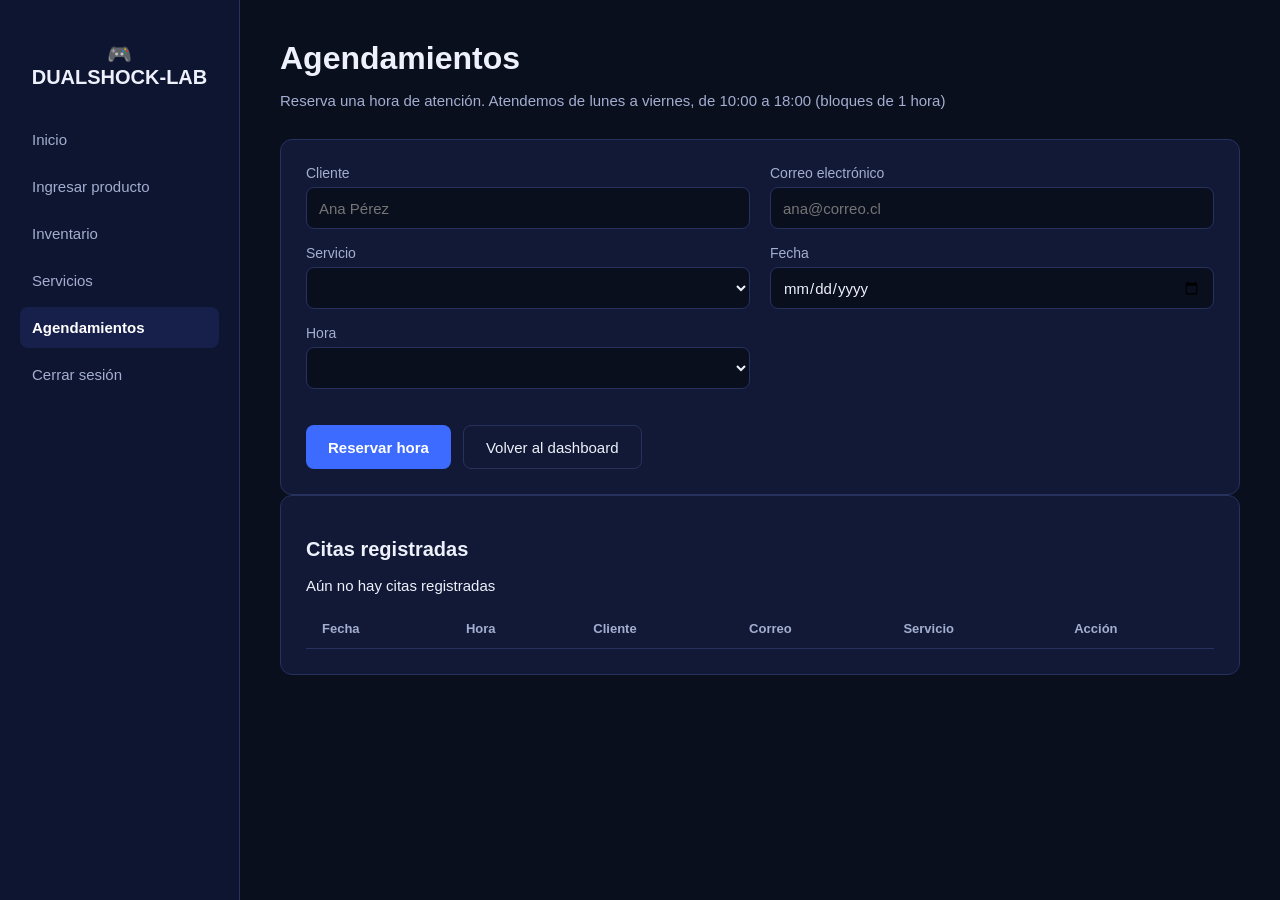
==== agendamientos/agendamientos.html @ 263fe171 "agendamientos: Creacion agendamientos.html" ====
<!DOCTYPE html>
<html lang="es">

<head>
    <meta charset="UTF-8">
    <meta name="viewport" content="width=device-width, initial-scale=1.0">
    <title>Agendamientos - DUALSHOCK-LAB</title>
    <link rel="stylesheet" href="../css/estilo.css">
    <link rel="stylesheet" href="agendamientos.css">
</head>

<body>

    <nav class="sidebar">
        <h2>🎮<br>DUALSHOCK-LAB</h2>
        <div class="menu">
            <a href="../dashboard/dashboard.html">Inicio</a>
            <a href="../productos/ingresoProducto.html">Ingresar producto</a>
            <a href="../inventario/inventario.html">Inventario</a>
            <a href="../servicios/servicios.html">Servicios</a>
            <a href="../agendamientos/agendamientos.html" class="activo">Agendamientos</a>
            <a href="../login/login.html" id="cerrarSesion">Cerrar sesión</a>
        </div>
    </nav>

    <main class="contenido">
        <h1>Agendamientos</h1>
        <p>Reserva una hora de atención. Atendemos de lunes a viernes, de 10:00 a 18:00 (bloques de 1 hora)</p>

        <form class="card formularioAgendamiento" id="formulario">

            <div class="fila">
                <div class="campo">
                    <label for="nombreCliente">Cliente</label>
                    <input type="text" id="nombreCliente" placeholder="Ana Pérez">
                </div>
                <div class="campo">
                    <label for="correoCliente">Correo electrónico</label>
                    <input type="text" id="correoCliente" placeholder="ana@correo.cl">
                </div>
            </div>

            <div class="fila">
                <div class="campo">
                    <label for="servicioSelect">Servicio</label>
                    <select id="servicioSelect"></select>
                </div>
                <div class="campo">
                    <label for="fechaCita">Fecha</label>
                    <input type="date" id="fechaCita">
                </div>
            </div>

            <div class="fila">
                <div class="campo">
                    <label for="horaSelect">Hora</label>
                    <select id="horaSelect"></select>
                </div>
            </div>

            <p id="mensajeAgendamiento"></p>

            <div class="botones">
                <button class="botonGuardar" type="submit">Reservar hora</button>
                <button class="botonSecundario" type="button" id="botonVolver">Volver al dashboard</button>
            </div>

        </form>

        <div class="card listaAgendamientos">
            <h2>Citas registradas</h2>
            <p class="textoSecundario" id="mensajeVacio">Aún no hay citas registradas</p>
            <div class="tablaCitas" id="contenedorTabla">
                <table>
                    <thead>
                        <tr>
                            <th>Fecha</th>
                            <th>Hora</th>
                            <th>Cliente</th>
                            <th>Correo</th>
                            <th>Servicio</th>
                            <th>Acción</th>
                        </tr>
                    </thead>
                    <tbody id="tablaAgendamientos"></tbody>
                </table>
            </div>
        </div>
    </main>

    <script src="agendamientos.js"></script>
</body>

</html>
---- css/estilo.css ----
* {
    box-sizing: border-box;
}

body {
    margin: 0;
    font-family: Arial, sans-serif;
    font-size: 15px;
    background-color: #0a0f1e;
    color: #eef1fb;
}

h1 {
    font-size: 32px;
    margin: 0 0 8px;
}

h2 {
    font-size: 20px;
}

a {
    color: #8aa8ff;
}


/* ===== MENU LATERAL ===== */

.sidebar {
    width: 240px;
    height: 100vh;
    position: fixed;
    top: 0;
    left: 0;
    background-color: #0e1530;
    border-right: 1px solid #26315e;
    padding: 25px 20px;
}

.sidebar h2 {
    text-align: center;
    margin-bottom: 30px;
    font-size: 20px;
}

.menu {
    display: flex;
    flex-direction: column;
    gap: 6px;
}

.menu a {
    color: #a3aed0;
    text-decoration: none;
    padding: 12px;
    border-radius: 8px;
}

.menu a:hover {
    background-color: #17204a;
    color: white;
}

.menu a.activo {
    background-color: #17204a;
    color: white;
    font-weight: bold;
}


/* ===== CONTENIDO ===== */

.contenido {
    margin-left: 240px;
    padding: 40px;
}

.contenido>p {
    color: #a3aed0;
    margin-bottom: 30px;
}


/* ===== CARDS ===== */

.card {
    background-color: #111936;
    border: 1px solid #26315e;
    border-radius: 12px;
    padding: 25px;
}

.contenedorCards {
    display: flex;
    gap: 20px;
    margin-bottom: 30px;
}

.contenedorCards .card {
    width: 100%;
}

.cardInfo h3 {
    margin: 0;
    font-size: 15px;
    font-weight: normal;
    color: #a3aed0;
}

.cardInfo p {
    margin: 8px 0 0;
    font-size: 36px;
    font-weight: bold;
}


/* ===== FORMULARIOS ===== */

.fila {
    display: grid;
    grid-template-columns: 1fr 1fr;
    gap: 20px;
}

.campo {
    margin-bottom: 16px;
}

.campo label {
    display: block;
    font-size: 14px;
    color: #a3aed0;
    margin-bottom: 6px;
}

input,
select {
    width: 100%;
    height: 42px;
    padding: 0 12px;
    border: 1px solid #26315e;
    border-radius: 8px;
    background-color: #0a0f1e;
    color: #eef1fb;
    font-size: 15px;
    font-family: Arial, sans-serif;
}

input:focus,
select:focus {
    outline: none;
    border-color: #3d6bff;
}

.inputError {
    border-color: #ff7b7b;
}

.mensajeError {
    color: #ff7b7b;
    font-size: 13px;
    margin: 6px 0 0;
}

.mensajeExito {
    color: #4ade80;
    font-size: 14px;
    margin: 6px 0 0;
}

.formulariostyle {
    width: 100%;
    max-width: 400px;
    padding: 32px;
}

.formularioContenedor {
    min-height: 100vh;
    display: flex;
    justify-content: center;
    align-items: center;
    padding: 20px;
}


/* ===== BOTONES ===== */

button {
    height: 44px;
    padding: 0 22px;
    border: none;
    border-radius: 8px;
    font-size: 15px;
    font-family: Arial, sans-serif;
    cursor: pointer;
}

.botonGuardar {
    background-color: #3d6bff;
    color: white;
    font-weight: bold;
}

.botonSecundario {
    background-color: transparent;
    border: 1px solid #26315e;
    color: #eef1fb;
}

.botones {
    display: flex;
    gap: 12px;
    margin-top: 20px;
}


/* ===== TABLAS ===== */

table {
    width: 100%;
    border-collapse: collapse;
}

th {
    text-align: left;
    font-size: 13px;
    color: #a3aed0;
    padding: 12px 16px;
    border-bottom: 1px solid #26315e;
}

td {
    padding: 12px 16px;
    border-bottom: 1px solid #1c2650;
}


/* ===== LOGIN Y REGISTRO (pantalla dividida) ===== */

.pantallaDividida {
    display: flex;
    min-height: 100vh;
}

.panelMarca {
    flex: 1.1;
    background-color: #0e1530;
    border-right: 1px solid #26315e;
    padding: 64px;
    display: flex;
    flex-direction: column;
    justify-content: center;
}

.panelMarca h1 {
    font-size: 40px;
    line-height: 1.2;
    margin-bottom: 16px;
}

.panelMarca p {
    color: #a3aed0;
    font-size: 17px;
    max-width: 460px;
    line-height: 1.5;
}

.logo {
    font-size: 26px;
    font-weight: bold;
    margin-bottom: 24px;
}

.panelFormulario {
    flex: 1;
    display: flex;
    align-items: center;
    justify-content: center;
    padding: 40px;
}

.subtitulo {
    color: #a3aed0;
    font-size: 14px;
    margin: 0 0 24px;
}

.textoPie {
    text-align: center;
    color: #a3aed0;
    font-size: 14px;
    margin: 18px 0 0;
}


/* ===== PANTALLAS CHICAS ===== */

@media (max-width: 820px) {

    .sidebar {
        position: static;
        width: 100%;
        height: auto;
    }

    .contenido {
        margin-left: 0;
        padding: 20px;
    }

    .contenedorCards,
    .pantallaDividida {
        flex-direction: column;
    }

    .fila {
        grid-template-columns: 1fr;
    }

    .panelMarca {
        padding: 30px;
    }
}
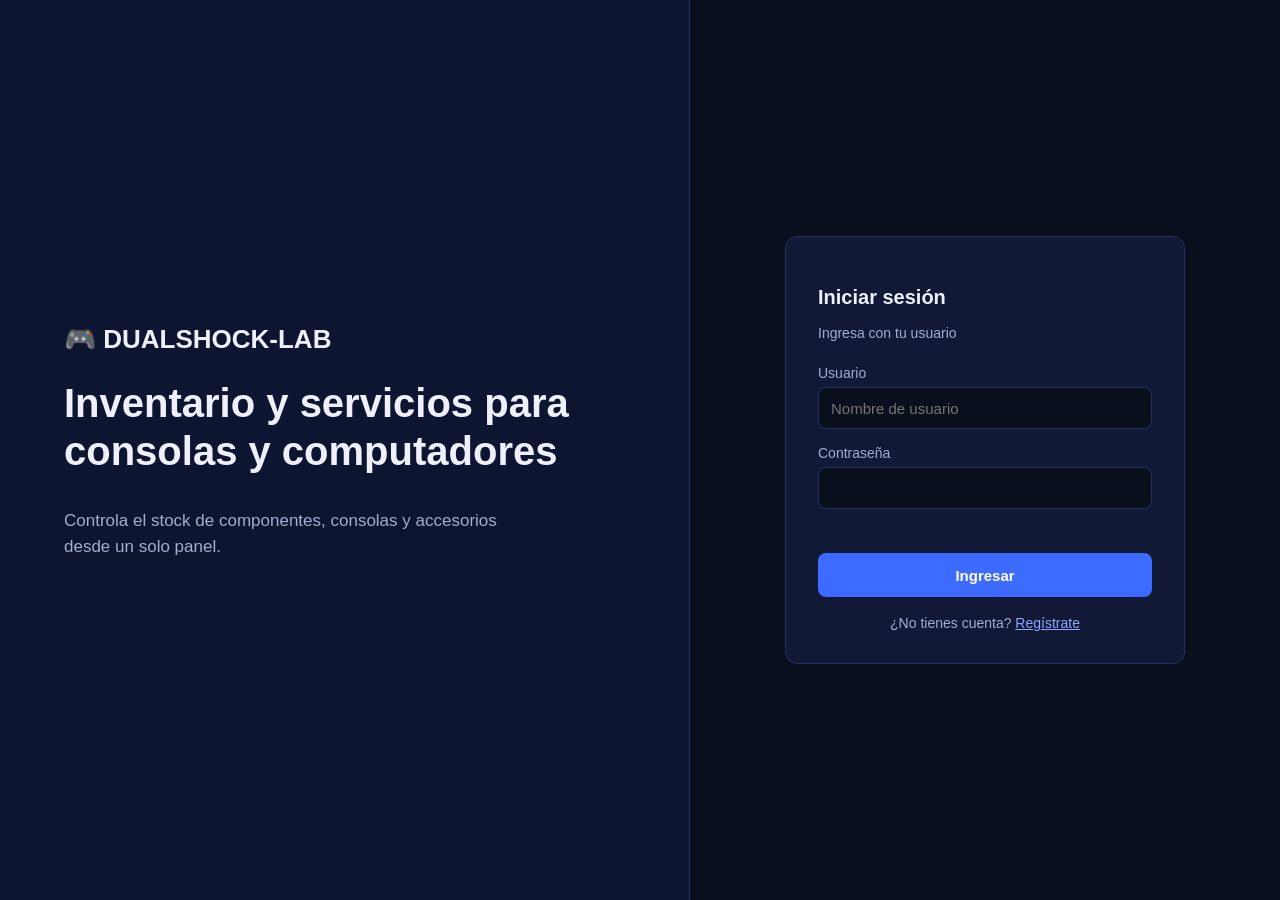
==== commit 9c92b4a9: "agendamientos: modulo con login, correo y validaciones" ====
--- a/agendamientos/agendamientos.html
+++ b/agendamientos/agendamientos.html
@@ -92,3 +92,5 @@
 </body>
 
 </html>
+
+
--- a/agendamientos/agendamientos.css
+++ b/agendamientos/agendamientos.css
@@ -0,0 +1,55 @@
+/* estilos propios del modulo de agendamientos
+   la base (sidebar, card, fila, campo, botones, tabla, mensajes) viene de ../css/estilo.css,
+   aca solo va lo que es especifico de esta pagina */
+
+.formularioAgendamiento {
+    max-width: 700px;
+}
+
+/* mensaje de la reserva: usa mensajeError o mensajeExito de estilo.css (lo cambia el js) */
+#mensajeAgendamiento {
+    min-height: 18px;
+    margin: 0;
+}
+
+/* el calendario del input de fecha se ve oscuro igual que el resto */
+input[type="date"] {
+    color-scheme: dark;
+}
+
+/* horas que ya estan reservadas, se ven apagadas en la lista */
+option:disabled {
+    color: #6b7494;
+}
+
+/* listado de citas */
+.listaAgendamientos {
+    margin-top: 30px;
+}
+
+.listaAgendamientos h2 {
+    margin-top: 0;
+}
+
+.tablaCitas {
+    overflow-x: auto;
+}
+
+.textoSecundario {
+    color: #a3aed0;
+    margin: 16px 0 0;
+}
+
+/* boton cancelar de cada fila: mas chico y rojo, para no confundirlo con guardar */
+.botonCancelar {
+    height: 34px;
+    padding: 0 14px;
+    background-color: transparent;
+    border: 1px solid #ff7b7b;
+    color: #ff7b7b;
+}
+
+.botonCancelar:hover {
+    background-color: #ff7b7b;
+    color: #0a0f1e;
+}
